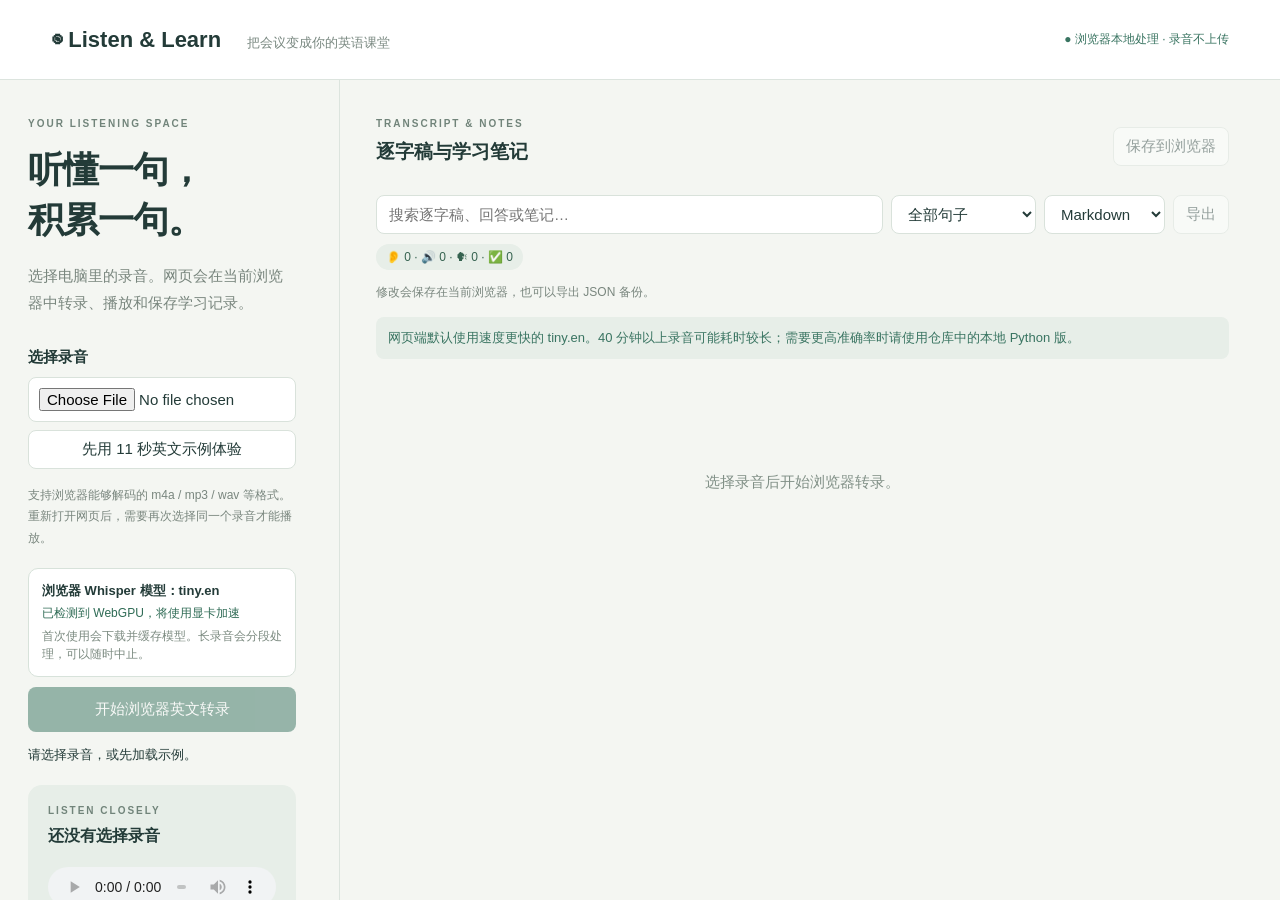
==== docs/index.html @ 3092c6db "Add browser-only GitHub Pages app" ====
<!doctype html>
<html lang="zh-CN">
<head>
  <meta charset="utf-8">
  <meta name="viewport" content="width=device-width,initial-scale=1">
  <meta name="description" content="录音不上传，在浏览器中使用 Whisper 转录并练习英语听力与发音。">
  <title>Listen & Learn · 浏览器英语录音学习</title>
  <link rel="stylesheet" href="./style.css">
</head>
<body>
<header>
  <div class="brand">◉ Listen & Learn <span>把会议变成你的英语课堂</span></div>
  <div class="local">● 浏览器本地处理 · 录音不上传</div>
</header>
<main>
  <aside>
    <div class="eyebrow">YOUR LISTENING SPACE</div>
    <h1>听懂一句，<br>积累一句。</h1>
    <p class="muted">选择电脑里的录音。网页会在当前浏览器中转录、播放和保存学习记录。</p>

    <label for="audioFile">选择录音</label>
    <input id="audioFile" class="file-input" type="file" accept="audio/*,.m4a,.mp3,.wav,.flac,.ogg,.aac">
    <button id="loadExample" class="secondary-wide">先用 11 秒英文示例体验</button>
    <p class="hint">支持浏览器能够解码的 m4a / mp3 / wav 等格式。重新打开网页后，需要再次选择同一个录音才能播放。</p>

    <div class="model-card">
      <strong>浏览器 Whisper 模型：tiny.en</strong>
      <span id="device">正在检查 WebGPU…</span>
      <small>首次使用会下载并缓存模型。长录音会分段处理，可以随时中止。</small>
    </div>
    <div class="transcribe-actions">
      <button id="transcribe" class="primary" disabled>开始浏览器英文转录</button>
      <button id="cancel" hidden>中止</button>
    </div>
    <p id="status" role="status">请选择录音，或先加载示例。</p>
    <progress id="progress" max="100" value="0" hidden></progress>

    <section class="player">
      <div class="eyebrow">LISTEN CLOSELY</div>
      <h2 id="title">还没有选择录音</h2>
      <audio id="audio" controls preload="metadata"></audio>
      <div class="boost-panel">
        <label for="boost">音量增强 <output id="boostValue">1×</output></label>
        <input id="boost" type="range" min="1" max="5" step="0.25" value="1">
        <p id="boostStatus" class="hint">声音较小时可先调到 2×；若出现失真，请降低倍数。</p>
      </div>
      <div class="seek-panel">
        <label for="seek">拖动定位</label>
        <input id="seek" type="range" min="0" max="0" step="0.1" value="0" disabled>
        <div class="seek-times"><span id="elapsed">00:00:00</span><span id="duration">00:00:00</span></div>
      </div>
      <div class="controls">
        <button id="back">↶ 5 秒</button>
        <select id="speed" aria-label="播放速度">
          <option value="0.75">0.75×</option>
          <option value="1" selected>1×</option>
          <option value="1.25">1.25×</option>
        </select>
        <button id="forward">5 秒 ↷</button>
      </div>
    </section>

    <section class="bookmarks">
      <h2>📌 录音位置标记</h2>
      <button id="addBookmark" disabled>标记当前时间</button>
      <div id="bookmarkList"></div>
    </section>
    <p class="privacy">录音内容不会上传。模型文件由 Hugging Face 提供；逐字稿、标记和发音练习录音保存在当前浏览器。</p>
  </aside>

  <article>
    <div class="toolbar">
      <div>
        <div class="eyebrow">TRANSCRIPT & NOTES</div>
        <h2>逐字稿与学习笔记 <small id="count"></small></h2>
      </div>
      <button id="save" disabled>保存到浏览器</button>
    </div>
    <div class="filters">
      <input id="search" placeholder="搜索逐字稿、回答或笔记…" aria-label="搜索">
      <select id="filter" aria-label="筛选">
        <option value="all">全部句子</option>
        <option value="listening">👂 听不懂</option>
        <option value="pronunciation">🔊 发音不匹配</option>
        <option value="speaking">🗣 不会说</option>
        <option value="mastered">✅ 已掌握</option>
        <option value="favorite">⭐ 收藏表达</option>
        <option value="highlight">🟨 待学习</option>
      </select>
      <select id="format" aria-label="导出格式">
        <option value="md">Markdown</option>
        <option value="txt">TXT</option>
        <option value="srt">SRT</option>
        <option value="json">JSON 备份</option>
      </select>
      <button id="export" disabled>导出</button>
    </div>
    <p id="filterSummary" class="filter-summary">👂 0 · 🔊 0 · 🗣 0 · ✅ 0</p>
    <p id="saveStatus" class="hint" role="status">修改会保存在当前浏览器，也可以导出 JSON 备份。</p>
    <p class="edit-guide">网页端默认使用速度更快的 tiny.en。40 分钟以上录音可能耗时较长；需要更高准确率时请使用仓库中的本地 Python 版。</p>
    <div id="segments">
      <div class="empty"><div class="empty-icon">♫</div><h2>从一段真实的对话开始</h2><p>选择录音后开始转录。<br>完成后可以逐句修改、标记和练习。</p></div>
    </div>
  </article>
</main>

<dialog id="wordDialog" class="word-dialog">
  <form method="dialog"><button class="dialog-close" aria-label="关闭">×</button></form>
  <div class="eyebrow">WORD PRONUNCIATION</div>
  <h2 id="wordTitle">Word</h2>
  <p id="wordIpa" class="word-ipa"></p>
  <p id="wordMeta" class="word-meta"></p>
  <div id="ipaSymbols" class="ipa-symbols"></div>
  <div id="ipaHelp" class="ipa-help">点击音标查看发音提示。</div>
  <div class="word-actions">
    <button id="speakWord">🔊 系统美式发音</button>
    <button id="recordWord">🎤 开始录音</button>
    <button id="playRecording" disabled>▶ 我的录音</button>
  </div>
  <button id="mismatchWord" class="mismatch-word">⚠ 标记 Pronunciation mismatch</button>
  <p id="recordStatus" class="hint">录音只保存在当前浏览器，不上传，也不自动生成准确率分数。</p>
</dialog>

<script type="module" src="./app.js"></script>
</body>
</html>
---- docs/style.css ----
:root{font-family:Segoe UI,Microsoft YaHei,sans-serif;color:#233b38;background:#f4f6f2;font-size:15px}*{box-sizing:border-box}body{margin:0}header{height:80px;background:#fff;border-bottom:1px solid #dce4de;display:flex;justify-content:space-between;align-items:center;padding:0 4vw}.brand{font-size:22px;font-weight:700}.brand span{font-size:13px;font-weight:400;margin-left:20px;color:#798880}.local{font-size:12px;color:#397461}main{display:grid;grid-template-columns:340px 1fr;max-width:1500px;margin:auto;min-height:calc(100vh - 80px)}aside{padding:38px 28px;border-right:1px solid #dce4de}article{padding:38px 36px;min-width:0}.eyebrow{font-size:10px;letter-spacing:2px;color:#71847a;font-weight:700}h1{font-size:36px;line-height:1.4;letter-spacing:-1px;margin:16px 0}h2{font-size:19px;margin:10px 0 20px}.muted,.hint,.privacy{color:#79867e;line-height:1.8}.hint{font-size:12px}.privacy{font-size:12px;margin-top:28px}label{display:block;font-weight:600;margin-top:32px;margin-bottom:10px}button,select,input,textarea{font:inherit}button,select,input{border:1px solid #d9e2db;background:white;border-radius:8px;padding:9px 12px;color:inherit}button{cursor:pointer}button:hover{background:#e8f0eb}button:disabled{opacity:.45;cursor:default}button.primary{background:#246550;color:white;border:0;width:100%;padding:13px;margin-top:8px}.filebar{display:flex;gap:8px}.filebar select{min-width:0;flex:1}#status{font-size:13px;line-height:1.6;overflow-wrap:anywhere}progress{width:100%;accent-color:#246550}.player{background:#e7eee8;padding:20px;border-radius:14px;margin-top:28px}.player h2{overflow-wrap:anywhere;font-size:16px}audio{width:100%;height:40px}.controls{display:flex;justify-content:space-between;gap:6px;margin-top:18px}.controls button,.controls select{font-size:13px;padding:8px}.toolbar{display:flex;align-items:center;justify-content:space-between;gap:15px}.toolbar h2{margin-bottom:10px}.filters{display:flex;gap:8px;margin-top:20px;flex-wrap:wrap}.filters input{flex:1;min-width:130px}small{font-size:12px;color:#7c8b81;font-weight:400}.empty{text-align:center;padding:95px 20px;color:#819087;line-height:2}.empty-icon{font-size:46px;color:#789888}.empty h2{color:#425f51}.sentence{border:1px solid #dfe6df;background:#fff;border-radius:12px;padding:18px;margin:12px 0;transition:border-color .15s}.sentence.active{border-color:#34886b;box-shadow:0 0 0 1px #34886b}.sentence.highlight{background:#fff8db}.sentence-head{display:flex;gap:8px;align-items:center}.timestamp{font-size:12px;font-variant-numeric:tabular-nums;color:#37715b}.sentence-head .tags{margin-left:auto;display:flex;gap:6px}.tags button{font-size:12px;padding:5px 9px}.tags button[aria-pressed=true]{background:#f1e4a7}.text{display:block;width:100%;resize:vertical;border:0;background:transparent;font-size:18px;line-height:1.7;color:#263e36;margin:12px 0;min-height:62px}.note{width:100%;resize:vertical;min-height:40px;border:0;border-top:1px dashed #dbe2d8;padding:10px 0 0;background:transparent;font-size:13px;line-height:1.6;color:#617867}textarea:focus{outline:2px solid #a2c8b3;border-radius:4px}button:focus-visible{outline:2px solid #246550}@media(max-width:900px){main{grid-template-columns:290px 1fr}aside,article{padding:25px 18px}.brand span{display:none}}@media(max-width:680px){main{display:block}aside{border-right:0;border-bottom:1px solid #ddd}h1{font-size:28px}header{padding:0 20px}.local{font-size:10px}.brand{font-size:18px}.empty{padding:45px 10px}}

.seek-panel{margin-top:18px}.seek-panel label{font-size:12px;margin:0 0 8px;color:#47705a}.seek-panel input[type=range]{display:block;width:100%;height:32px;padding:0;margin:0;cursor:pointer;accent-color:#246550;border:0;background:transparent}.seek-panel input:disabled{cursor:default;opacity:.4}.seek-times{display:flex;justify-content:space-between;font-size:12px;font-variant-numeric:tabular-nums;color:#47705a}

.bookmarks{margin-top:24px}.bookmark{display:flex;flex-wrap:wrap;gap:6px;padding:12px 0;border-bottom:1px solid #dce4de}.bookmark input{order:3;width:100%;font-size:12px}.bookmark button{font-size:12px}.bookmarks>button{margin-top:10px}.edit-guide{font-size:13px;color:#397461;background:#e7eee8;padding:12px;border-radius:8px}.edit-label{font-size:12px;color:#47705a;margin:14px 0 0}.text{border:1px solid #dbe4dc;border-radius:6px;padding:8px;margin-top:8px}

@media(min-width:681px){main{height:calc(100vh - 80px);min-height:0}aside,article{overflow-y:auto;min-height:0;scrollbar-gutter:stable}}.sentence.active{border-color:#34886b;box-shadow:0 0 0 2px #34886b}.sentence{scroll-margin-block:24px}

.boost-panel{margin-top:16px}.boost-panel label{display:flex;justify-content:space-between;font-size:13px;margin:0 0 6px}.boost-panel input{width:100%;padding:0;height:28px;accent-color:#246550;background:transparent;border:0}.boost-panel .hint{margin:4px 0}
.filter-summary{display:inline-block;margin:10px 0 0;padding:6px 10px;border-radius:999px;background:#e7eee8;color:#35624f;font-size:12px}.sentence.listening{border-left:5px solid #d88054}.tags .solo{background:#edf5f0}.tags button[aria-pressed=true]:first-child{background:#f5d5c5;border-color:#d88054}@media(max-width:900px){.sentence-head{align-items:flex-start;flex-wrap:wrap}.sentence-head .tags{width:100%;margin-left:0;flex-wrap:wrap}}
.sentence.pronunciation-issue{border-right:5px solid #ba6948}.sentence.mastered{border-color:#78a68d}.focus-preview{font-size:12px;color:#526d61;margin:6px 0 12px}.study-details{border-top:1px solid #e1e8e2;padding-top:10px}.study-details summary{cursor:pointer;color:#2f6b55;font-weight:600;padding:7px 0}.study-body{display:grid;grid-template-columns:1fr 1fr;gap:12px;margin-top:10px}.study-block{background:#f4f7f3;border:1px solid #e0e8e1;border-radius:9px;padding:13px}.study-block:first-child,.output-block{grid-column:1/-1}.study-block h4{margin:0 0 10px}.study-block h4 small{font-weight:400}.study-block p{font-size:12px;color:#63776d}.focus-sentence{font-size:17px;line-height:2;margin-bottom:10px}.focus-sentence button{border:0;background:transparent;padding:1px 2px;border-radius:3px}.focus-sentence button:hover{background:#dce9e1}.focus-sentence .focus-strong{font-weight:800;color:#173f32;background:#deece4}.study-field{display:block;margin:9px 0 0;font-size:12px;color:#526d61}.study-field input,.study-field textarea{display:block;width:100%;margin-top:5px;line-height:1.5}.compact-note{margin-top:12px}.compact-note textarea{min-height:48px}.mismatch-list{color:#a55335!important}.word-dialog{width:min(560px,calc(100% - 30px));border:0;border-radius:16px;padding:25px;box-shadow:0 20px 70px #18392f55;color:#233b38}.word-dialog::backdrop{background:#1b2f2999}.dialog-close{position:absolute;right:15px;top:13px;border:0;font-size:22px;background:transparent}.word-dialog h2{font-size:28px;margin-bottom:5px}.word-ipa{font-family:Segoe UI,sans-serif;font-size:26px;color:#23664f;margin:6px 0}.word-meta{color:#6c7c73}.ipa-symbols{display:flex;gap:6px;flex-wrap:wrap;margin:15px 0}.ipa-symbols button{font-size:17px}.ipa-help{background:#eef4ef;border-radius:9px;padding:13px;min-height:72px}.ipa-help p{margin:7px 0}.word-actions{display:flex;gap:8px;flex-wrap:wrap;margin:17px 0}.mismatch-word[aria-pressed=true]{background:#f5d5c5;border-color:#cf7e5b}@media(max-width:680px){.study-body{display:block}.study-block{margin-top:10px}.tags button{font-size:11px}.word-dialog{padding:20px}}

.file-input{display:block;width:100%;background:#fff;margin-bottom:8px;padding:10px}.secondary-wide{width:100%;margin-bottom:4px}.model-card{display:grid;gap:5px;margin:18px 0 10px;padding:13px;border:1px solid #d7e2da;border-radius:10px;background:#fff}.model-card strong{font-size:13px}.model-card span{font-size:12px;color:#2f6b55}.model-card small{line-height:1.5}.transcribe-actions{display:flex;gap:8px}.transcribe-actions .primary{flex:1;margin-top:0}.transcribe-actions #cancel{border-color:#c97b5b;color:#8a452c}.player{margin-top:20px}.privacy{padding:10px;border-radius:8px;background:#edf3ee}.sentence-head .tags button[aria-pressed=true]{background:#f1e4a7}.sentence-head .tags button:first-child[aria-pressed=true]{background:#f5d5c5;border-color:#d88054}
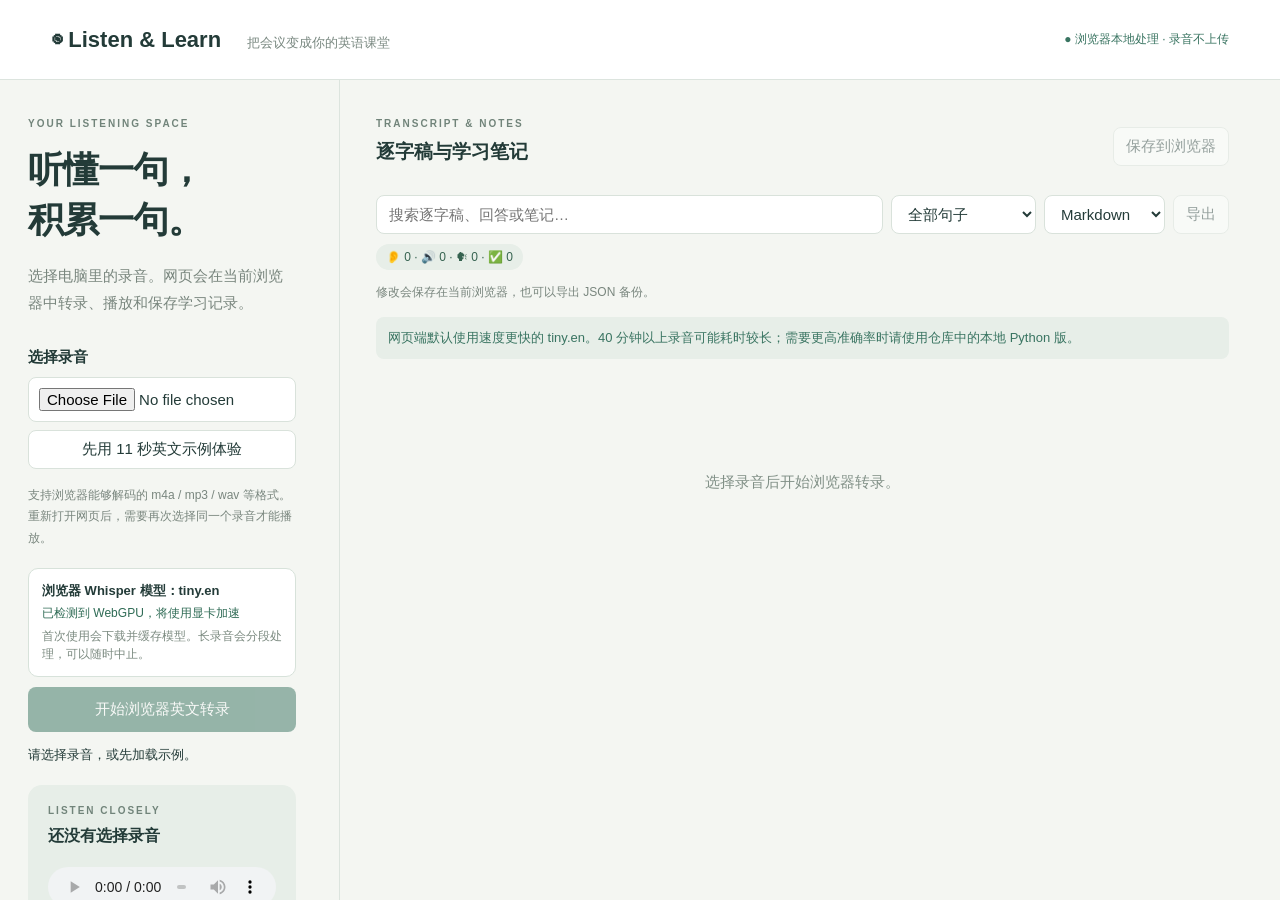
==== commit ed022641: "Refresh cached browser transcription worker" ====
--- a/docs/index.html
+++ b/docs/index.html
@@ -121,6 +121,6 @@
   <p id="recordStatus" class="hint">录音只保存在当前浏览器，不上传，也不自动生成准确率分数。</p>
 </dialog>
 
-<script type="module" src="./app.js"></script>
+<script type="module" src="./app.js?v=20260907-1"></script>
 </body>
 </html>
